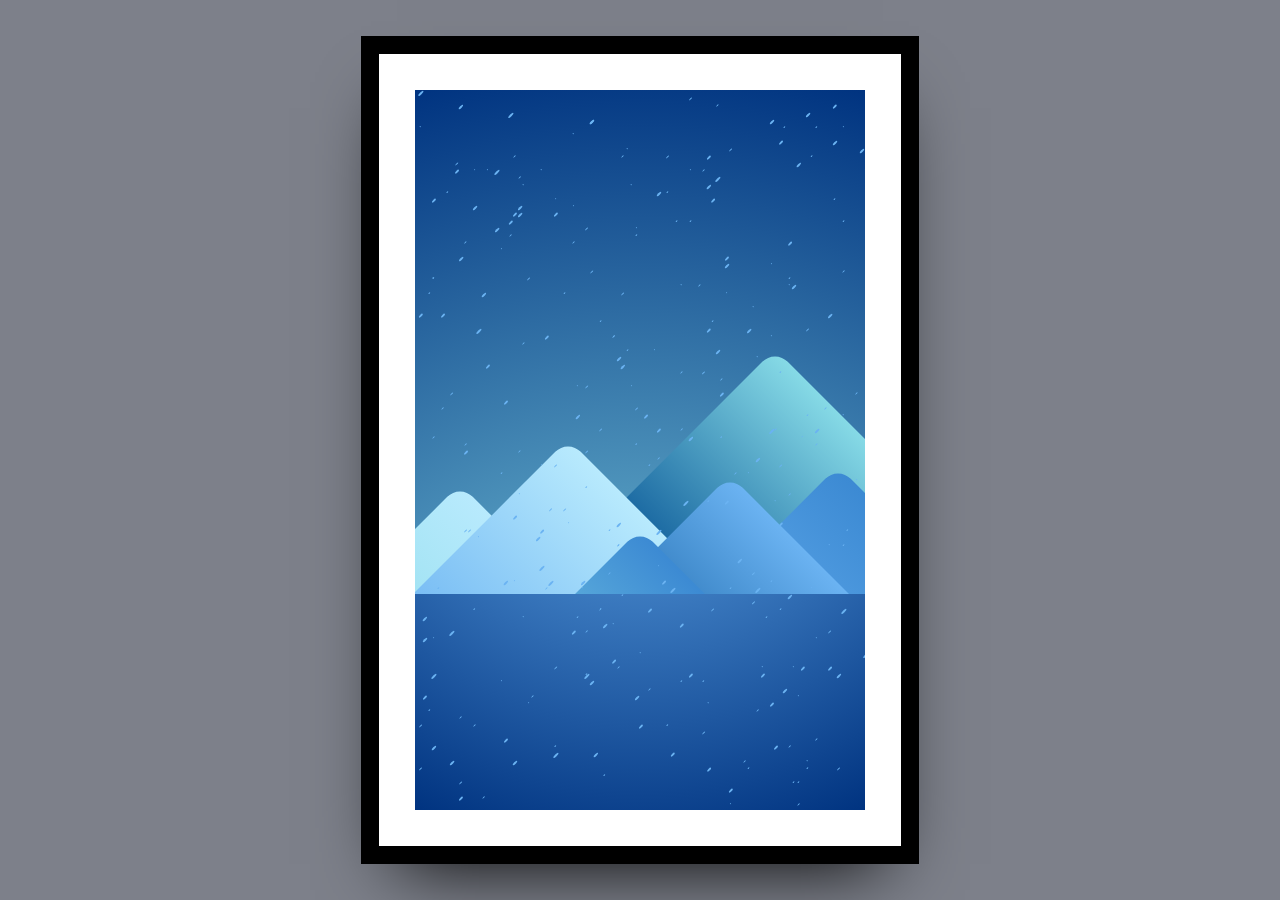
==== poster/25/index.html @ 8e46386e "0.0.9" ====
<!DOCTYPE html>
<html lang="en">

<head>
    <meta charset="UTF-8">
    <meta http-equiv="X-UA-Compatible" content="IE=edge">
    <meta name="viewport" content="width=device-width, initial-scale=1.0">
    <title>Mountain | Sparklingman digital poster #025</title>
    <link rel="stylesheet" href="style.css">
</head>

<body>
    <script src="app.js"></script>
</body>

</html>
---- poster/25/style.css ----
:root {
    --black: #000;
    --grey: #7D808A;
    --white: #fff;
    --clr1: #b8eafd;
    --clr2: #86dae6;
    --clr3: #6BB3F2;
    --clr4: #3c8ad3;
    --clr5: #004d91;
    --clr6: #003380;
    --clr7: #034a4d;
}

*,
*::after,
*::before,
html,
body {
    box-sizing: border-box;
    margin: 0;
    padding: 0;
}

body {
    background: var(--grey);
    display: grid;
    height: 100vh;
    place-items: center;
}

#poster {
    background-color: var(--white);
    border: 2vmin solid var(--black);
    box-shadow: 0 4vmin 8vmin -4vmin;
    box-sizing: content-box;
    display: grid;
    height: 80vmin;
    padding: 4vmin;
    place-items: center;
    width: 50vmin;
}

#canvas {
    align-items: flex-end;
    background: radial-gradient(circle at 50% 100%, var(--clr2), var(--clr6));
    display: flex;
    height: 80vmin;
    overflow: hidden;
    justify-content: center;
    position: relative;
    width: 50vmin;
}

#land {
    background: radial-gradient(circle at 50% -100%, var(--clr3), var(--clr6));
    bottom: 0;
    height: 24vmin;
    position: absolute;
    width: 100%;
}

#canvas span {
    background: var(--clr5);
    border-radius: 2vmin;
    height: 30vmin;
    position: absolute;
    transform: rotate(45deg);
    width: 30vmin;
}

#canvas span:nth-child(1) {
    bottom: 15vmin;
    right: -5vmin;
}

#canvas span:nth-child(2) {
    background: var(--clr6);
    left: -10vmin;
    /* transform: rotate(45deg) translate(-15vmin, 10vmin); */
}

#canvas span:nth-child(3) {
    background: var(--clr6);
    bottom: 5vmin;
    left: 2vmin;
}

#canvas span:nth-child(4) {
    background: var(--clr3);
    bottom: 2vmin;
    right: -12vmin;
}

#canvas span:nth-child(5) {
    background: var(--clr4);
    bottom: 1vmin;
    right: 0vmin;
}

#canvas span:nth-child(6) {
    background: var(--clr4);
    bottom: -5vmin;
    right: 10vmin;
}

#star {
    display: grid;
    height: 100%;
    position: absolute;
    place-items: center;
    width: 100%;
}

#star * {
    background-color: var(--clr3);
    border-radius: 100%;
    position: absolute;
    transform: rotate(45deg);
}
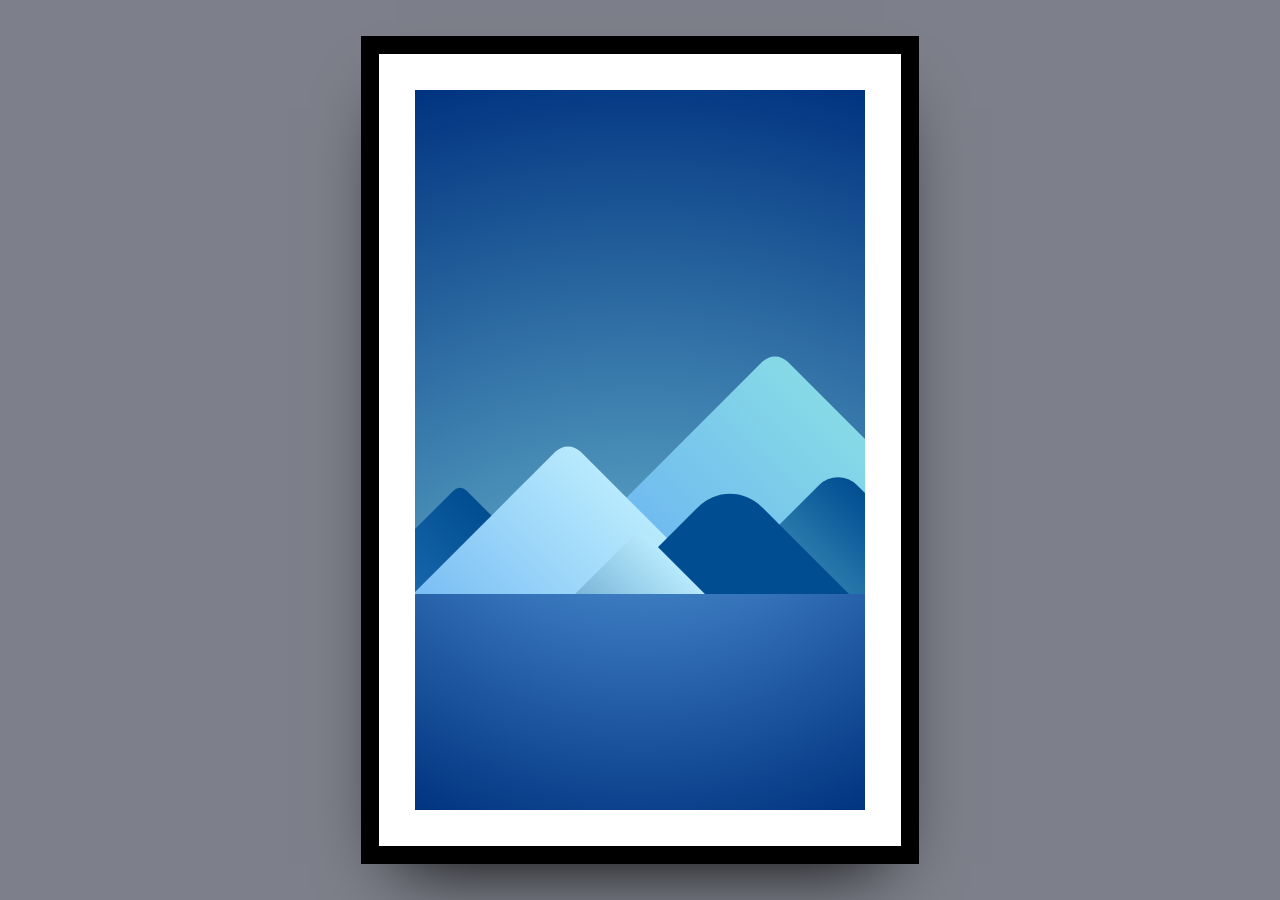
==== commit 276ee1c8: "0.0.11" ====
--- a/poster/25/index.html
+++ b/poster/25/index.html
@@ -5,7 +5,7 @@
     <meta charset="UTF-8">
     <meta http-equiv="X-UA-Compatible" content="IE=edge">
     <meta name="viewport" content="width=device-width, initial-scale=1.0">
-    <title>Mountain | Sparklingman digital poster #025</title>
+    <title>Mountains and snow | Sparklingman digital poster #025</title>
     <link rel="stylesheet" href="style.css">
 </head>
 
--- a/poster/25/style.css
+++ b/poster/25/style.css
@@ -8,7 +8,6 @@
     --clr4: #3c8ad3;
     --clr5: #004d91;
     --clr6: #003380;
-    --clr7: #034a4d;
 }
 
 *,
@@ -76,7 +75,6 @@
 #canvas span:nth-child(2) {
     background: var(--clr6);
     left: -10vmin;
-    /* transform: rotate(45deg) translate(-15vmin, 10vmin); */
 }
 
 #canvas span:nth-child(3) {
@@ -103,17 +101,32 @@
     right: 10vmin;
 }
 
-#star {
-    display: grid;
-    height: 100%;
+#snow {
+    height: 120%;
     position: absolute;
-    place-items: center;
-    width: 100%;
+    right: -10%;
+    top: -10%;
+    width: 120%;
 }
 
-#star * {
+#snow s {
     background-color: var(--clr3);
-    border-radius: 100%;
+    border-radius: 100% !important;
     position: absolute;
-    transform: rotate(45deg);
+    top: 0;
+    transition: .1s linear;
+    transform: rotate(45deg) translate(0);
+}
+
+#snow .s {
+    animation: fall 15s linear forwards;
+}
+
+@keyframes fall {
+    0% {
+        transform: rotate(45deg) translate(0);
+    }
+    100% {
+        transform: rotate(45deg) translate(0, 150vh);
+    }
 }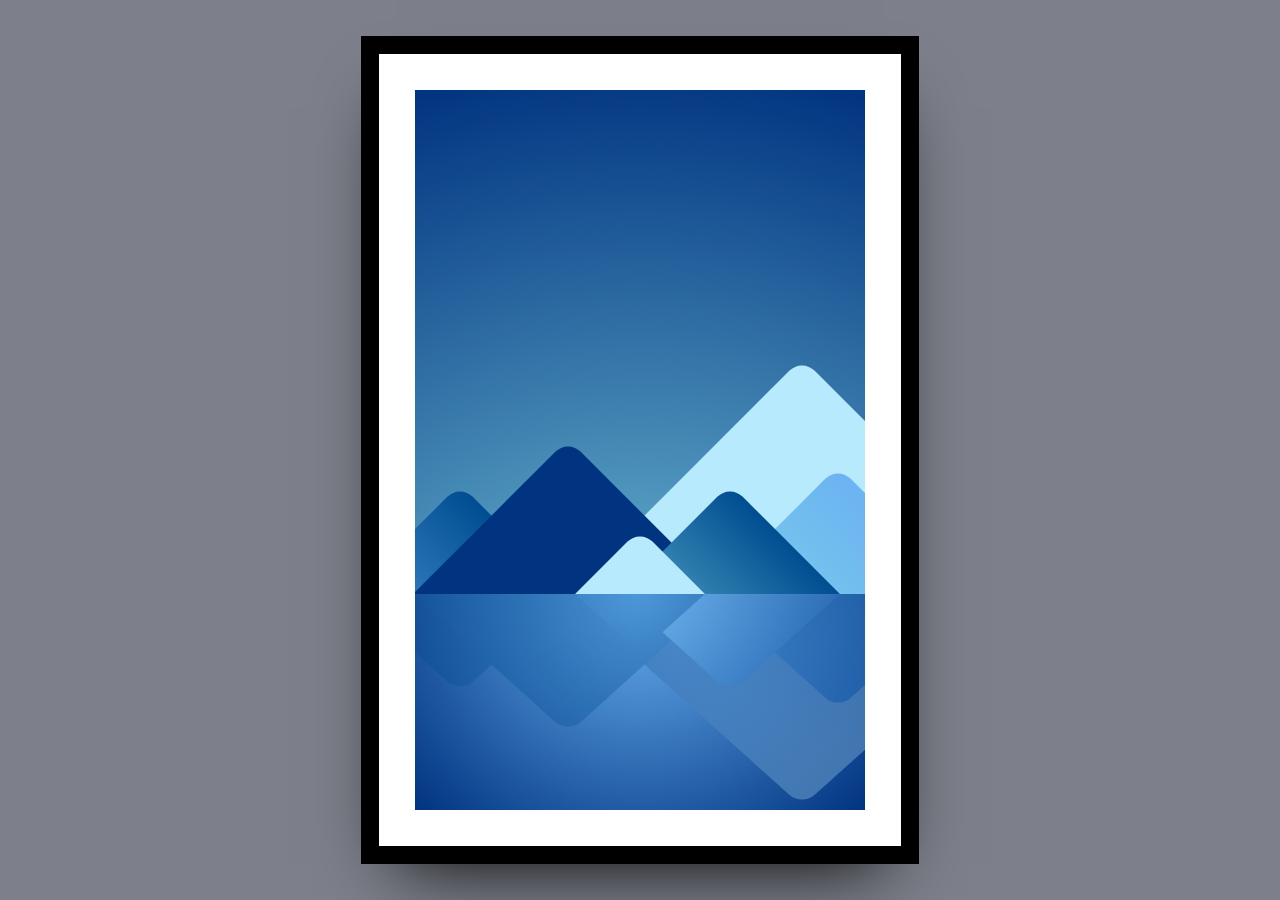
==== commit 0d474e38: "0.0.12" ====
--- a/poster/25/index.html
+++ b/poster/25/index.html
@@ -11,6 +11,7 @@
 
 <body>
     <script src="app.js"></script>
+
 </body>
 
 </html>--- a/poster/25/style.css
+++ b/poster/25/style.css
@@ -51,53 +51,50 @@
 }
 
 #land {
-    background: radial-gradient(circle at 50% -100%, var(--clr3), var(--clr6));
+    background: radial-gradient(circle at 50% 0%, var(--clr3), var(--clr6));
     bottom: 0;
     height: 24vmin;
     position: absolute;
     width: 100%;
 }
 
-#canvas span {
+#canvas div span {
     background: var(--clr5);
     border-radius: 2vmin;
     height: 30vmin;
     position: absolute;
     transform: rotate(45deg);
+    transition: .3s linear;
     width: 30vmin;
 }
 
-#canvas span:nth-child(1) {
-    bottom: 15vmin;
-    right: -5vmin;
+#canvas div span:nth-child(1) {
+    bottom: -10vmin;
+    right: -8vmin;
 }
 
-#canvas span:nth-child(2) {
-    background: var(--clr6);
+#canvas div span:nth-child(2) {
     left: -10vmin;
+    bottom: -24vmin;
 }
 
-#canvas span:nth-child(3) {
-    background: var(--clr6);
-    bottom: 5vmin;
+#canvas div span:nth-child(3) {
+    bottom: -19vmin;
     left: 2vmin;
 }
 
-#canvas span:nth-child(4) {
-    background: var(--clr3);
-    bottom: 2vmin;
+#canvas div span:nth-child(4) {
+    bottom: -22vmin;
     right: -12vmin;
 }
 
-#canvas span:nth-child(5) {
-    background: var(--clr4);
-    bottom: 1vmin;
+#canvas div span:nth-child(5) {
+    bottom: -24vmin;
     right: 0vmin;
 }
 
-#canvas span:nth-child(6) {
-    background: var(--clr4);
-    bottom: -5vmin;
+#canvas div span:nth-child(6) {
+    bottom: -29vmin;
     right: 10vmin;
 }
 
@@ -110,7 +107,7 @@
 }
 
 #snow s {
-    background-color: var(--clr3);
+    background-color: var(--white);
     border-radius: 100% !important;
     position: absolute;
     top: 0;
@@ -119,14 +116,35 @@
 }
 
 #snow .s {
-    animation: fall 15s linear forwards;
+    animation: fall linear forwards;
 }
 
 @keyframes fall {
-    0% {
-        transform: rotate(45deg) translate(0);
-    }
     100% {
         transform: rotate(45deg) translate(0, 150vh);
     }
+}
+
+#mountain {
+    bottom: 24vmin;
+    align-items: start;
+    display: flex;
+    height: 60vmin;
+    overflow: hidden;
+    position: absolute;
+    width: 100%;
+    z-index: 2;
+}
+
+#mountainClone {
+    bottom: -33vmin;
+    align-items: flex-end;
+    display: flex;
+    height: 60vmin;
+    overflow: hidden;
+    opacity: 0.3;
+    position: absolute;
+    transform: scale(1, -.9);
+    width: 100%;
+    z-index: 1;
 }